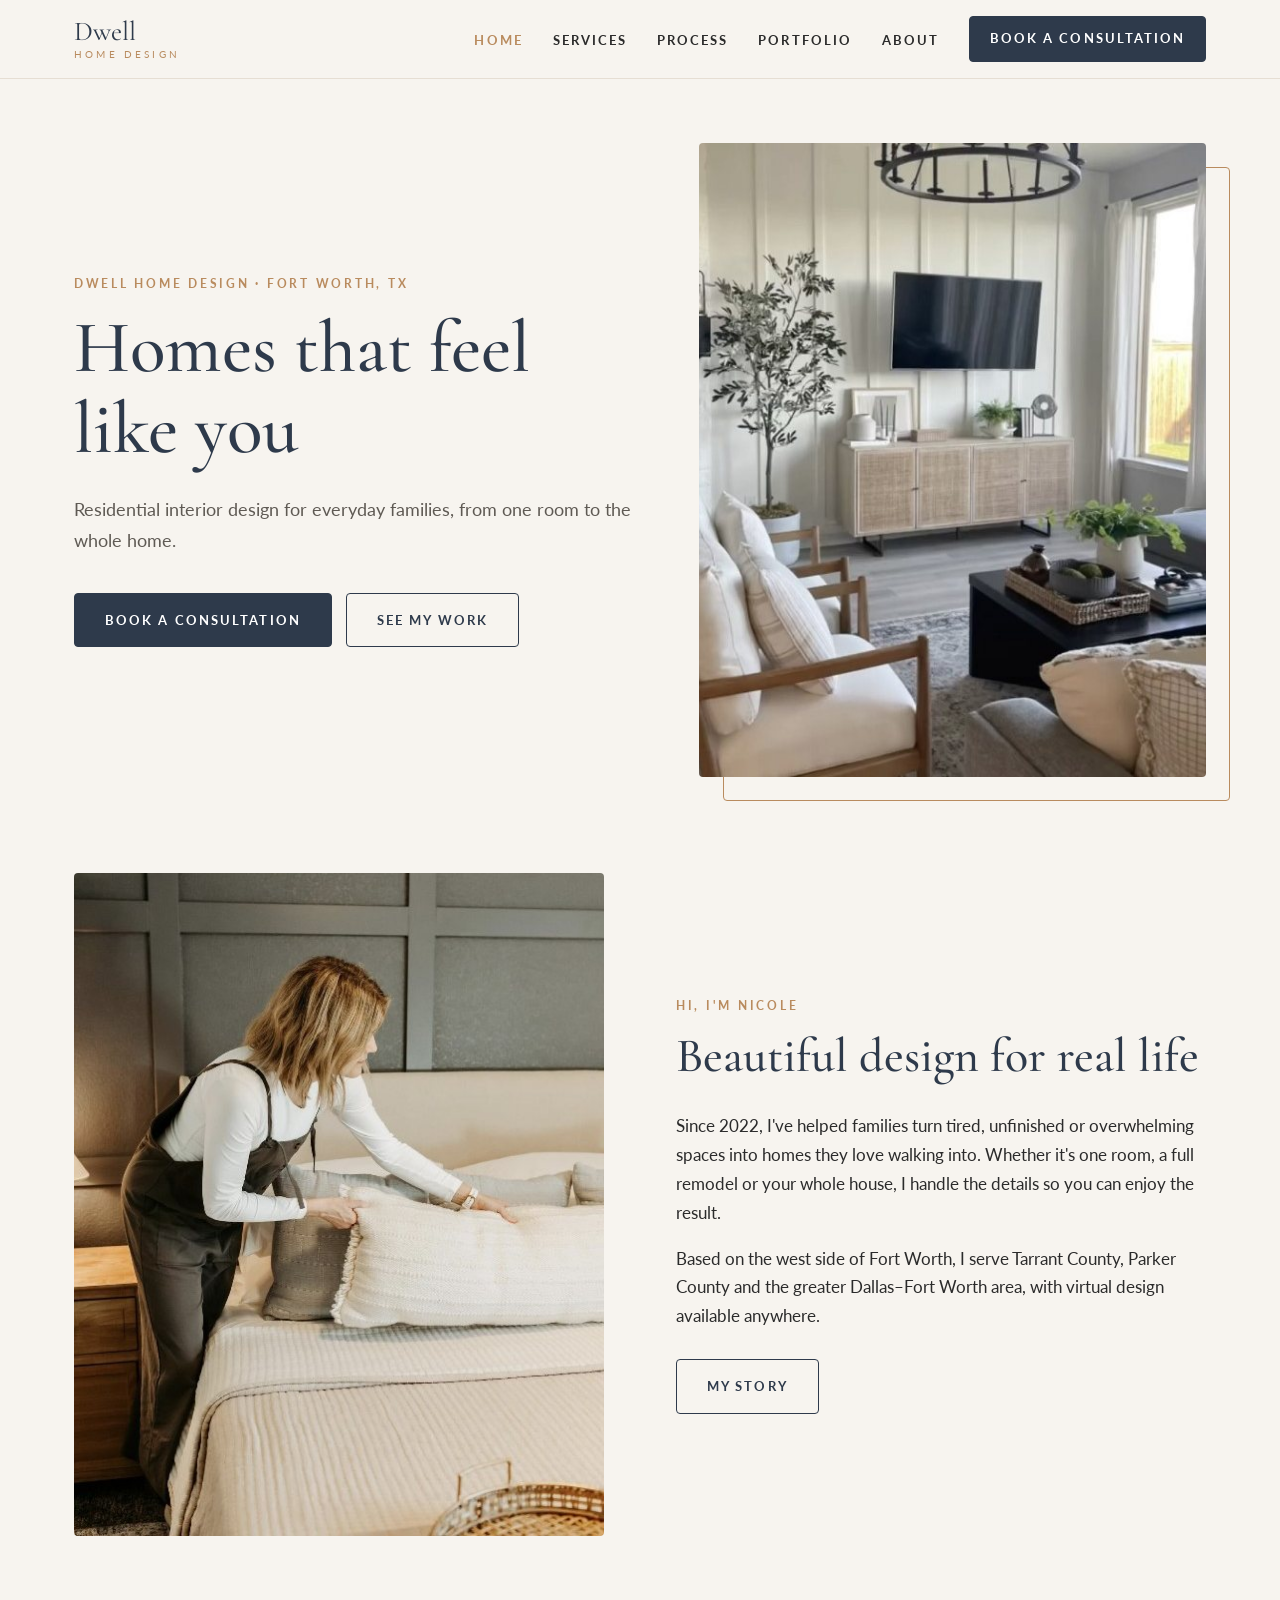
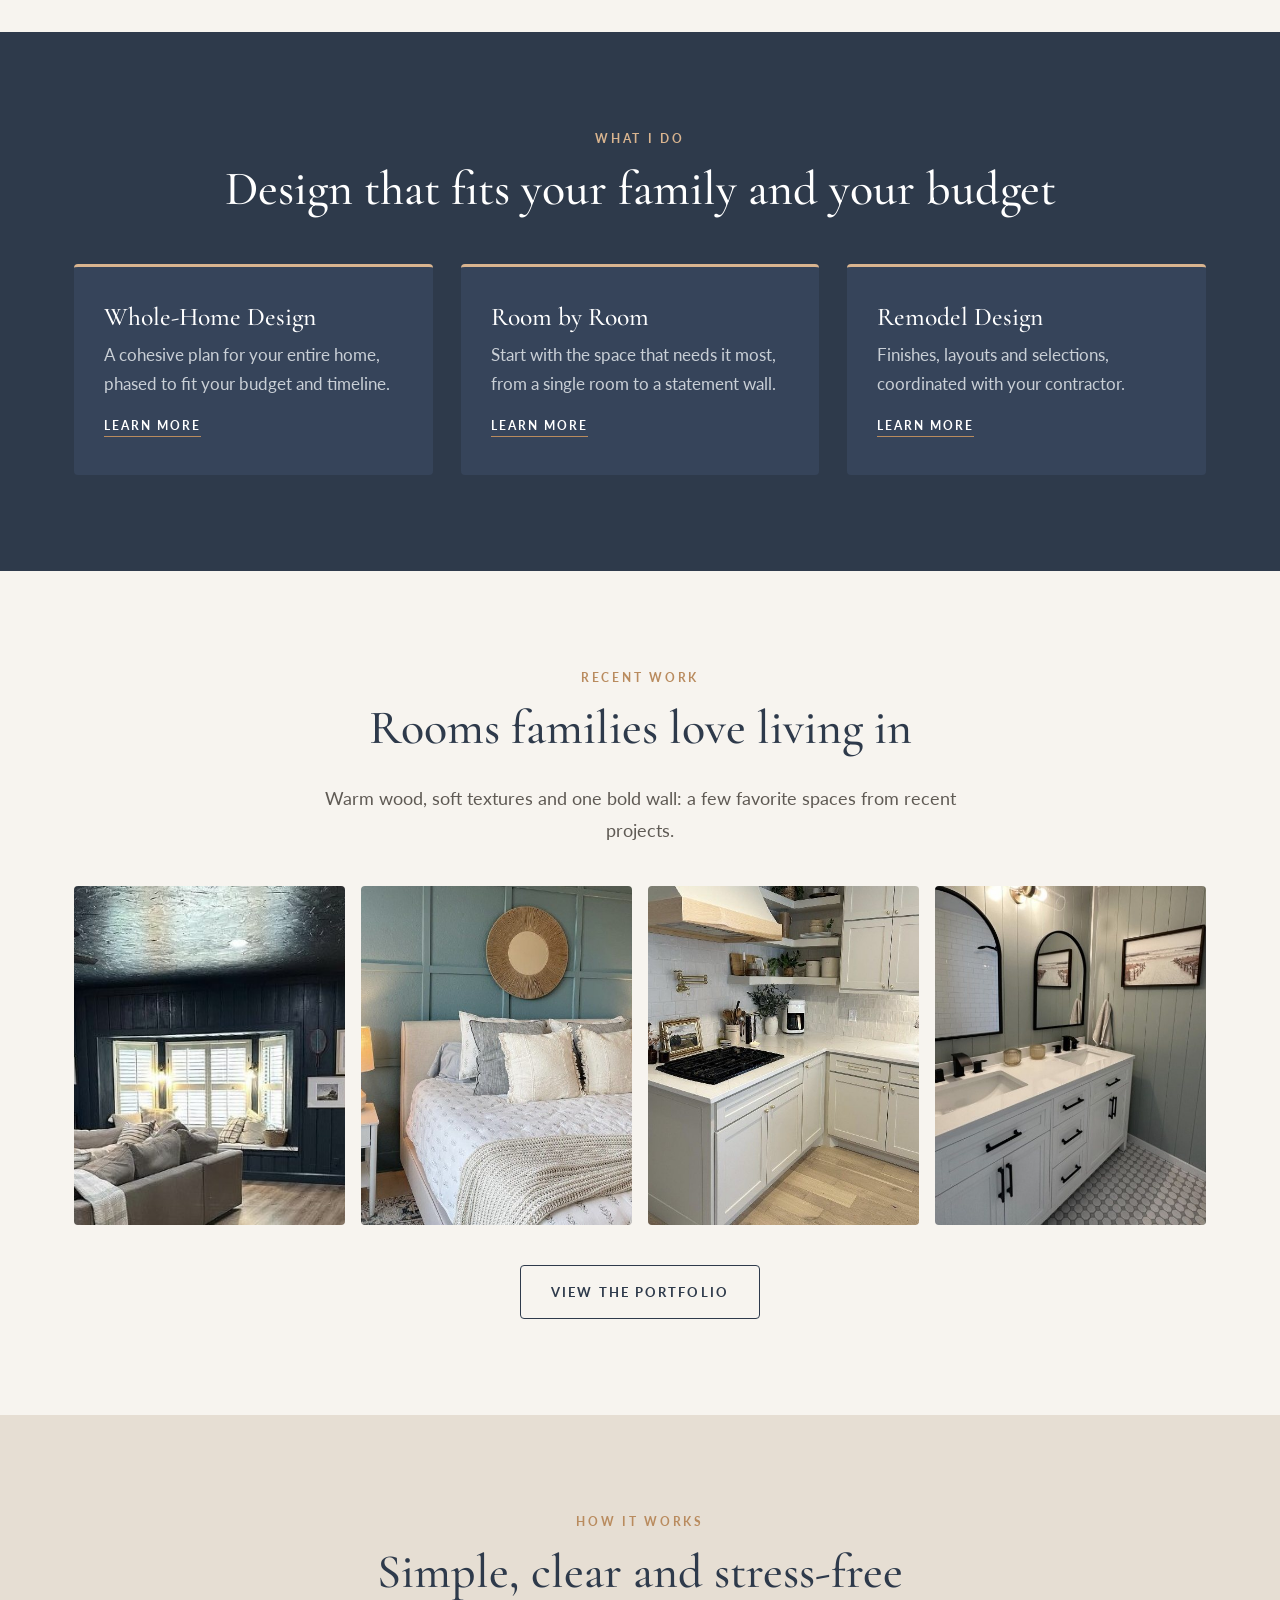
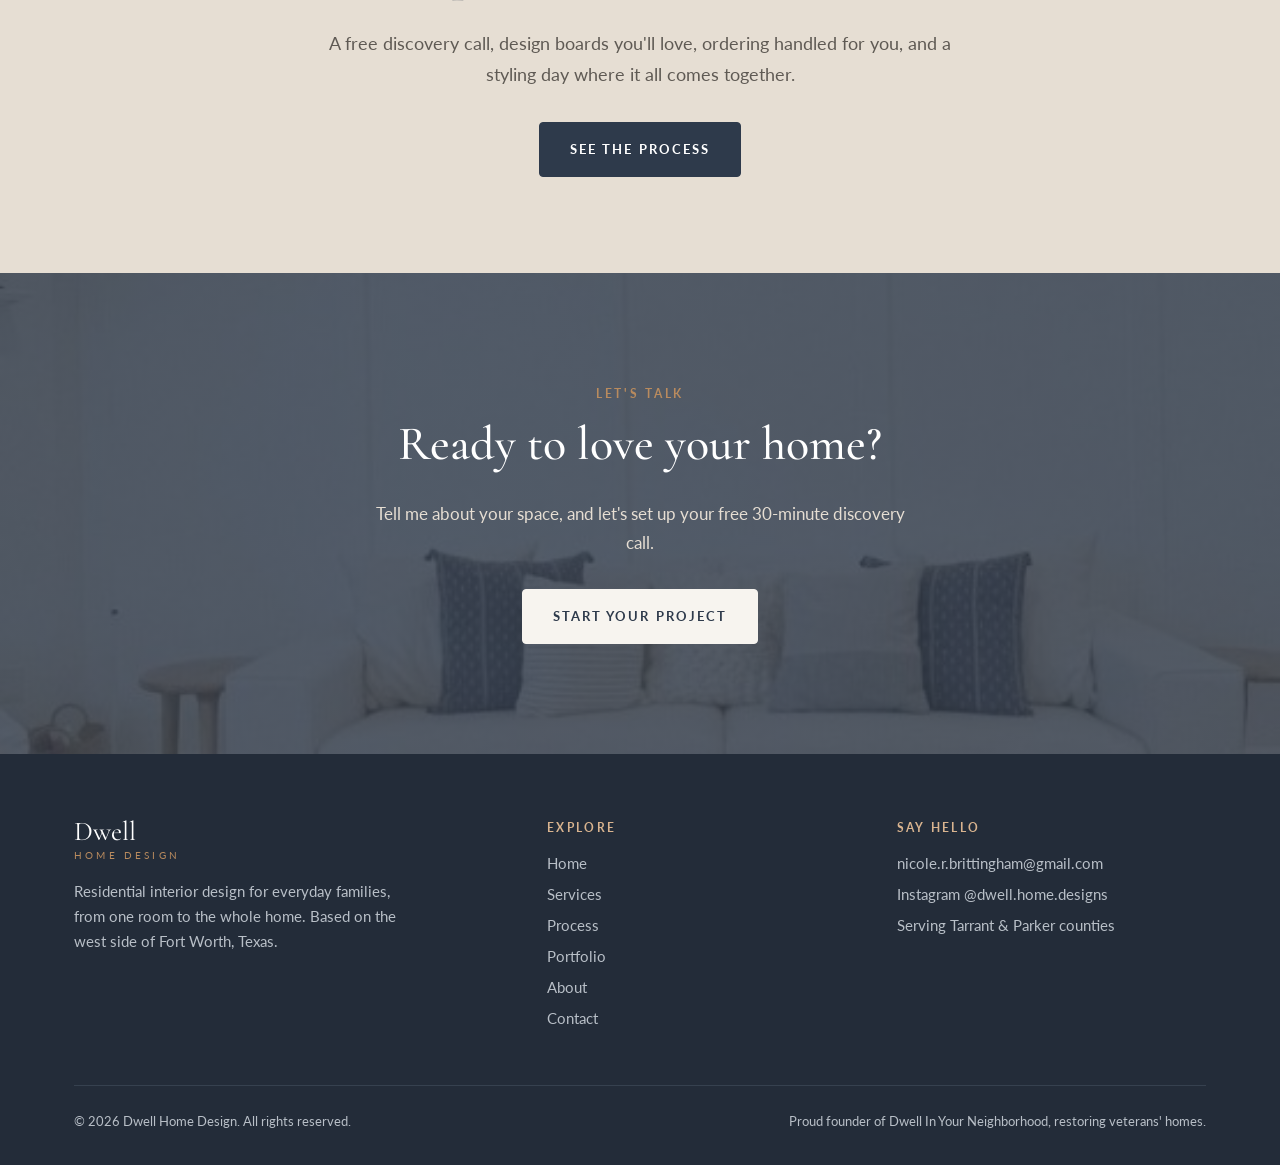
==== index.html @ 11539a1f "Add files via upload" ====
<!doctype html>
<html lang="en">
<head>
<meta charset="utf-8">
<meta name="viewport" content="width=device-width, initial-scale=1">
<title>Dwell Home Design | Residential Interior Design in Fort Worth, TX</title>
<meta name="description" content="Residential interior design for everyday families in west Fort Worth, Aledo, Weatherford and across Tarrant and Parker counties. Design boards, furniture sourcing and styling. Book a free consultation.">
<link rel="canonical" href="https://dwellhomedesigns.com/">
<meta property="og:title" content="Dwell Home Design | Residential Interior Design in Fort Worth, TX">
<meta property="og:description" content="Residential interior design for everyday families in west Fort Worth, Aledo, Weatherford and across Tarrant and Parker counties. Design boards, furniture sourcing and styling. Book a free consultation.">
<meta property="og:image" content="https://dwellhomedesigns.com/images/hero.jpg">
<meta property="og:type" content="website">
<link rel="icon" href="favicon.svg" type="image/svg+xml">
<link rel="preconnect" href="https://fonts.googleapis.com">
<link rel="preconnect" href="https://fonts.gstatic.com" crossorigin>
<link href="https://fonts.googleapis.com/css2?family=Cormorant+Garamond:ital,wght@0,400;0,500;0,600;1,400&family=Lato:wght@400;700&display=swap" rel="stylesheet">
<link rel="stylesheet" href="css/style.css">
</head>
<body>
<header>
  <div class="wrap nav">
    <a class="logo" href="index.html">Dwell<small>Home Design</small></a>
    <button class="menu-toggle" aria-label="Open menu" aria-expanded="false"><span></span><span></span><span></span></button>
    <ul><li><a href="index.html" class="active">Home</a></li><li><a href="services.html">Services</a></li><li><a href="process.html">Process</a></li><li><a href="portfolio.html">Portfolio</a></li><li><a href="about.html">About</a></li><li><a class="btn" href="contact.html">Book a Consultation</a></li></ul>
  </div>
</header>
<main>

<section class="hero">
  <div class="wrap hero-grid">
    <div>
      <span class="eyebrow">Dwell Home Design &middot; Fort Worth, TX</span>
      <h1>Homes that feel like you</h1>
      <p class="lead">Residential interior design for everyday families, from one room to the whole home.</p>
      <div class="btn-row"><a class="btn" href="contact.html">Book a Consultation</a><a class="btn ghost" href="portfolio.html">See My Work</a></div>
    </div>
    <div class="hero-img"><img src="images/hero.jpg" alt="Bright living room with white board and batten walls, rattan console and olive tree"></div>
  </div>
</section>

<section style="padding-top:0">
  <div class="wrap split">
    <div class="split-img"><img src="images/styling-bed.jpg" alt="Nicole styling pillows on a bed" loading="lazy"></div>
    <div>
      <span class="eyebrow">Hi, I'm Nicole</span>
      <h2>Beautiful design for real life</h2>
      <p>Since 2022, I've helped families turn tired, unfinished or overwhelming spaces into homes they love walking into. Whether it's one room, a full remodel or your whole house, I handle the details so you can enjoy the result.</p>
      <p>Based on the west side of Fort Worth, I serve Tarrant County, Parker County and the greater Dallas&ndash;Fort Worth area, with virtual design available anywhere.</p>
      <p style="margin-top:28px"><a class="btn ghost" href="about.html">My Story</a></p>
    </div>
  </div>
</section>

<section class="band">
  <div class="wrap center">
    <span class="eyebrow">What I do</span>
    <h2>Design that fits your family and your budget</h2>
    <div class="tiles" style="text-align:left">
      <div class="tile" style="background:#36445a;border-color:#d9b48f"><h3>Whole-Home Design</h3><p style="color:#c9cfd6">A cohesive plan for your entire home, phased to fit your budget and timeline.</p><a href="services.html" style="color:#fff">Learn more</a></div>
      <div class="tile" style="background:#36445a;border-color:#d9b48f"><h3>Room by Room</h3><p style="color:#c9cfd6">Start with the space that needs it most, from a single room to a statement wall.</p><a href="services.html" style="color:#fff">Learn more</a></div>
      <div class="tile" style="background:#36445a;border-color:#d9b48f"><h3>Remodel Design</h3><p style="color:#c9cfd6">Finishes, layouts and selections, coordinated with your contractor.</p><a href="services.html" style="color:#fff">Learn more</a></div>
    </div>
  </div>
</section>

<section>
  <div class="wrap center">
    <span class="eyebrow">Recent work</span>
    <h2>Rooms families love living in</h2>
    <p class="lead">Warm wood, soft textures and one bold wall: a few favorite spaces from recent projects.</p>
    <div class="gallery featured"><figure data-cat="living walls"><img src="images/navy-family-room.jpg" alt="Navy shiplap family room" loading="lazy"><figcaption>Navy shiplap family room</figcaption></figure><figure data-cat="bedrooms walls"><img src="images/blue-grid-bedroom.jpg" alt="Blue grid wall bedroom" loading="lazy"><figcaption>Blue grid wall bedroom</figcaption></figure><figure data-cat="kitchens"><img src="images/white-kitchen.jpg" alt="Bright white kitchen" loading="lazy"><figcaption>Bright white kitchen</figcaption></figure><figure data-cat="kitchens walls"><img src="images/sage-bathroom.jpg" alt="Sage shiplap bathroom" loading="lazy"><figcaption>Sage shiplap bathroom</figcaption></figure></div>
    <p style="margin-top:40px"><a class="btn ghost" href="portfolio.html">View the Portfolio</a></p>
  </div>
</section>

<section style="background:var(--linen)">
  <div class="wrap center">
    <span class="eyebrow">How it works</span>
    <h2>Simple, clear and stress-free</h2>
    <p class="lead">A free discovery call, design boards you'll love, ordering handled for you, and a styling day where it all comes together.</p>
    <p style="margin-top:32px"><a class="btn" href="process.html">See the Process</a></p>
  </div>
</section>

<section class="cta">
  <div class="wrap">
    <span class="eyebrow">Let's talk</span>
    <h2>Ready to love your home?</h2>
    <p>Tell me about your space, and let's set up your free 30-minute discovery call.</p>
    <a class="btn light" href="contact.html">Start Your Project</a>
  </div>
</section>
</main>
<footer>
  <div class="wrap">
    <div class="foot">
      <div>
        <a class="logo" href="index.html">Dwell<small>Home Design</small></a>
        <p style="margin-top:18px;max-width:340px">Residential interior design for everyday families, from one room to the whole home. Based on the west side of Fort Worth, Texas.</p>
      </div>
      <div>
        <h4>Explore</h4>
        <ul><li><a href="index.html">Home</a></li><li><a href="services.html">Services</a></li><li><a href="process.html">Process</a></li><li><a href="portfolio.html">Portfolio</a></li><li><a href="about.html">About</a></li><li><a href="contact.html">Contact</a></li></ul>
      </div>
      <div>
        <h4>Say hello</h4>
        <ul>
          <li><a href="mailto:nicole.r.brittingham@gmail.com">nicole.r.brittingham@gmail.com</a></li>
          <li><a href="https://www.instagram.com/dwell.home.designs/" target="_blank" rel="noopener">Instagram @dwell.home.designs</a></li>
          <li>Serving Tarrant &amp; Parker counties</li>
        </ul>
      </div>
    </div>
    <div class="copy">
      <span>&copy; <span class="year">2026</span> Dwell Home Design. All rights reserved.</span>
      <span>Proud founder of <a href="https://dwellinyourneighborhood.com" target="_blank" rel="noopener">Dwell In Your Neighborhood</a>, restoring veterans' homes.</span>
    </div>
  </div>
</footer>
<div class="lightbox" role="dialog" aria-modal="true" aria-label="Photo viewer"><button aria-label="Close">&times;</button><img src="" alt=""><p></p></div>
<script src="js/main.js"></script>
</body>
</html>
---- css/style.css ----
:root{
  --white:#F7F4EF; --linen:#E6DED3; --navy:#2E3A4B; --slate:#8A9BA8; --sage:#8C9A86;
  --oak:#B98B5E; --ink:#2B2B2B; --muted:#5f5a54; --card:#FFFFFF;
  --serif:'Cormorant Garamond',Georgia,serif; --sans:'Lato',system-ui,-apple-system,sans-serif;
  --max:1180px; --r:4px;
}
*{box-sizing:border-box;margin:0;padding:0}
html{scroll-behavior:smooth}
body{background:var(--white);color:var(--ink);font-family:var(--sans);font-size:17px;line-height:1.7;-webkit-font-smoothing:antialiased}
img{max-width:100%;display:block}
a{color:inherit}
h1,h2,h3{font-family:var(--serif);font-weight:500;line-height:1.1;color:var(--navy)}
h1{font-size:clamp(2.6rem,6vw,4.6rem)}
h2{font-size:clamp(2rem,4vw,3rem);margin-bottom:.6em}
h3{font-size:1.6rem;margin-bottom:.4em}
p+p{margin-top:1em}
.wrap{max-width:var(--max);margin:0 auto;padding:0 24px}
.eyebrow{font-size:.78rem;letter-spacing:.22em;text-transform:uppercase;color:var(--oak);font-weight:700;margin-bottom:14px;display:block}
.lead{font-size:1.15rem;color:var(--muted);max-width:640px}
.center{text-align:center}.center .lead{margin:0 auto}
section{padding:96px 0}
.btn{display:inline-block;background:var(--navy);color:#fff;text-decoration:none;padding:15px 30px;border-radius:var(--r);font-size:.82rem;letter-spacing:.16em;text-transform:uppercase;font-weight:700;border:1px solid var(--navy);transition:.2s;cursor:pointer;font-family:var(--sans)}
.btn:hover{background:#1f2836}
.btn.ghost{background:transparent;color:var(--navy)}
.btn.ghost:hover{background:var(--navy);color:#fff}
.btn.light{background:var(--white);color:var(--navy);border-color:var(--white)}
.btn.light:hover{background:var(--linen)}
/* header */
header{position:sticky;top:0;z-index:50;background:rgba(247,244,239,.96);backdrop-filter:blur(6px);border-bottom:1px solid var(--linen)}
.nav{display:flex;align-items:center;justify-content:space-between;height:78px}
.logo{text-decoration:none;font-family:var(--serif);font-size:1.7rem;color:var(--navy);line-height:1}
.logo small{display:block;font-family:var(--sans);font-size:.62rem;letter-spacing:.32em;text-transform:uppercase;color:var(--oak);margin-top:4px}
.nav ul{display:flex;gap:30px;list-style:none;align-items:center}
.nav ul a{text-decoration:none;font-size:.8rem;letter-spacing:.16em;text-transform:uppercase;font-weight:700;color:var(--ink)}
.nav ul a:hover,.nav ul a.active{color:var(--oak)}
.nav ul a.btn{color:#fff;padding:11px 20px}
.nav ul a.btn:hover{color:#fff}
.menu-toggle{display:none;background:none;border:0;cursor:pointer;width:44px;height:44px}
.menu-toggle span{display:block;width:24px;height:2px;background:var(--navy);margin:5px auto;transition:.2s}
/* hero */
.hero{padding:64px 0 96px}
.hero-grid{display:grid;grid-template-columns:1.05fr .95fr;gap:64px;align-items:center}
.hero p.lead{margin:24px 0 36px}
.hero-img{position:relative}
.hero-img img{width:100%;aspect-ratio:4/5;object-fit:cover;border-radius:var(--r)}
.hero-img::before{content:"";position:absolute;inset:24px -24px -24px 24px;border:1px solid var(--oak);border-radius:var(--r);z-index:-1}
.btn-row{display:flex;gap:14px;flex-wrap:wrap}
/* tiles */
.tiles{display:grid;grid-template-columns:repeat(3,1fr);gap:28px;margin-top:48px}
.tile{background:var(--card);padding:36px 30px;border-radius:var(--r);border-top:3px solid var(--oak)}
.tile p{color:var(--muted)}
.tile a{display:inline-block;margin-top:16px;font-size:.78rem;letter-spacing:.16em;text-transform:uppercase;font-weight:700;color:var(--navy);text-decoration:none;border-bottom:1px solid var(--oak)}
/* split */
.split{display:grid;grid-template-columns:1fr 1fr;gap:72px;align-items:center}
.split img{width:100%;aspect-ratio:4/5;object-fit:cover;border-radius:var(--r)}
.split.rev .split-img{order:2}
/* dark band */
.band{background:var(--navy);color:var(--linen)}
.band h2,.band h3{color:#fff}
.band .lead{color:#c9cfd6}
.band .eyebrow{color:#d9b48f}
/* gallery */
.gallery{display:grid;grid-template-columns:repeat(4,1fr);gap:16px;margin-top:40px}
.gallery figure{position:relative;overflow:hidden;border-radius:var(--r);cursor:zoom-in;background:var(--linen)}
.gallery img{width:100%;aspect-ratio:4/5;object-fit:cover;transition:transform .5s}
.gallery figure:hover img{transform:scale(1.04)}
.gallery figcaption{position:absolute;left:0;right:0;bottom:0;padding:28px 14px 12px;background:linear-gradient(transparent,rgba(30,38,50,.75));color:#fff;font-size:.85rem;opacity:0;transition:.3s}
.gallery figure:hover figcaption,.gallery figure:focus-within figcaption{opacity:1}
.gallery.featured{grid-template-columns:repeat(4,1fr)}
.filters{display:flex;gap:10px;flex-wrap:wrap;justify-content:center;margin-top:28px}
.filters button{background:transparent;border:1px solid var(--slate);color:var(--navy);padding:9px 18px;border-radius:40px;font:700 .75rem var(--sans);letter-spacing:.14em;text-transform:uppercase;cursor:pointer}
.filters button.on,.filters button:hover{background:var(--navy);color:#fff;border-color:var(--navy)}
.lightbox{position:fixed;inset:0;background:rgba(20,26,34,.92);display:none;align-items:center;justify-content:center;z-index:100;padding:24px}
.lightbox.open{display:flex}
.lightbox img{max-height:86vh;max-width:92vw;border-radius:var(--r)}
.lightbox p{position:absolute;bottom:24px;left:0;right:0;text-align:center;color:#fff;font-family:var(--serif);font-size:1.3rem}
.lightbox button{position:absolute;top:18px;right:22px;background:none;border:0;color:#fff;font-size:2.4rem;cursor:pointer;line-height:1}
/* services */
.service{display:grid;grid-template-columns:90px 1fr;gap:28px;padding:44px 0;border-top:1px solid var(--linen)}
.service .num{font-family:var(--serif);font-size:3.2rem;color:var(--oak);line-height:1}
.service ul{margin:14px 0 0 20px;color:var(--muted)}
.service .price{margin-top:16px;font-weight:700;color:var(--navy)}
.service .addon{margin-top:8px;font-style:italic;color:var(--muted);font-size:.95rem}
table.prices{width:100%;border-collapse:collapse;margin-top:36px;background:var(--card);border-radius:var(--r);overflow:hidden}
.prices th,.prices td{text-align:left;padding:18px 20px;border-bottom:1px solid var(--linen);vertical-align:top}
.prices th{background:var(--linen);font-size:.75rem;letter-spacing:.16em;text-transform:uppercase;color:var(--navy)}
.prices td:first-child{font-family:var(--serif);font-size:1.25rem;color:var(--navy);white-space:nowrap}
.prices td:last-child{font-weight:700;color:var(--navy)}
.prices tr.small td{background:#fbfaf7}
.notes{margin-top:28px;color:var(--muted);font-size:.95rem}
.notes li{margin:6px 0 0 20px}
/* steps */
.steps{list-style:none;counter-reset:s;margin-top:48px;display:grid;gap:28px}
.steps li{counter-increment:s;display:grid;grid-template-columns:80px 1fr;gap:24px;background:var(--card);padding:32px;border-radius:var(--r)}
.steps li::before{content:counter(s,decimal-leading-zero);font-family:var(--serif);font-size:3rem;color:var(--oak);line-height:1}
.steps h3{margin-bottom:6px}
.steps p{color:var(--muted)}
.steps em{color:var(--navy);font-style:normal;font-weight:700}
/* form */
.form-grid{display:grid;grid-template-columns:1fr 1fr;gap:20px 24px;margin-top:36px}
.form-grid .full{grid-column:1/-1}
label{display:block;font-size:.75rem;letter-spacing:.14em;text-transform:uppercase;font-weight:700;color:var(--navy);margin-bottom:8px}
input,select,textarea{width:100%;padding:14px 16px;border:1px solid #d6cdc1;border-radius:var(--r);background:#fff;font:1rem var(--sans);color:var(--ink)}
input:focus,select:focus,textarea:focus{outline:2px solid var(--oak);border-color:var(--oak)}
textarea{min-height:150px;resize:vertical}
fieldset{border:0}
.checks{display:flex;flex-wrap:wrap;gap:10px}
.checks label{display:flex;align-items:center;gap:8px;text-transform:none;letter-spacing:0;font-weight:400;font-size:.95rem;color:var(--ink);background:#fff;border:1px solid #d6cdc1;padding:10px 14px;border-radius:40px;cursor:pointer;margin:0}
.checks input{width:auto}
.hp{position:absolute;left:-5000px}
.contact-side{background:var(--navy);color:var(--linen);padding:40px;border-radius:var(--r)}
.contact-side h3{color:#fff}
.contact-side a{color:#fff}
.contact-side p{margin-top:14px}
.contact-grid{display:grid;grid-template-columns:1.6fr 1fr;gap:56px;align-items:start}
/* cta */
.cta{text-align:center;padding:110px 0;background:linear-gradient(rgba(46,58,75,.82),rgba(46,58,75,.82)),url('../images/white-panel-living.jpg') center/cover}
.cta h2{color:#fff}.cta p{color:#e6ded3;margin:0 auto 32px;max-width:560px}
/* footer */
footer{background:#232c39;color:#b8bfc7;padding:64px 0 32px;font-size:.92rem}
.foot{display:grid;grid-template-columns:1.4fr 1fr 1fr;gap:40px}
footer .logo{color:#fff}
footer h4{font-family:var(--sans);font-size:.72rem;letter-spacing:.2em;text-transform:uppercase;color:#d9b48f;margin-bottom:14px}
footer ul{list-style:none}footer li{margin:6px 0}
footer a{text-decoration:none}footer a:hover{color:#fff}
.copy{border-top:1px solid #36414f;margin-top:48px;padding-top:24px;display:flex;justify-content:space-between;gap:16px;flex-wrap:wrap;font-size:.82rem}
.page-head{padding:72px 0 24px}
.quote{font-family:var(--serif);font-size:clamp(1.6rem,3vw,2.2rem);color:var(--navy);line-height:1.35;max-width:860px;margin:0 auto}
@media (max-width:900px){
  section{padding:68px 0}
  .hero-grid,.split,.contact-grid{grid-template-columns:1fr;gap:40px}
  .split.rev .split-img{order:0}
  .tiles{grid-template-columns:1fr}
  .gallery,.gallery.featured{grid-template-columns:repeat(2,1fr);gap:10px}
  .gallery figcaption{opacity:1;font-size:.75rem}
  .foot{grid-template-columns:1fr}
  .menu-toggle{display:block}
  .nav ul{position:fixed;top:78px;left:0;right:0;background:var(--white);flex-direction:column;gap:0;padding:12px 24px 28px;border-bottom:1px solid var(--linen);display:none}
  .nav ul.open{display:flex}
  .nav ul li{width:100%;padding:12px 0;border-bottom:1px solid var(--linen)}
  .nav ul li:last-child{border:0;padding-top:20px}
  .service{grid-template-columns:1fr;gap:8px}
  .steps li{grid-template-columns:1fr;gap:8px}
  .form-grid{grid-template-columns:1fr}
  .prices td:first-child{white-space:normal}
  .prices th:nth-child(2),.prices td:nth-child(2){display:none}
  .hero-img::before{inset:16px -12px -12px 16px}
}
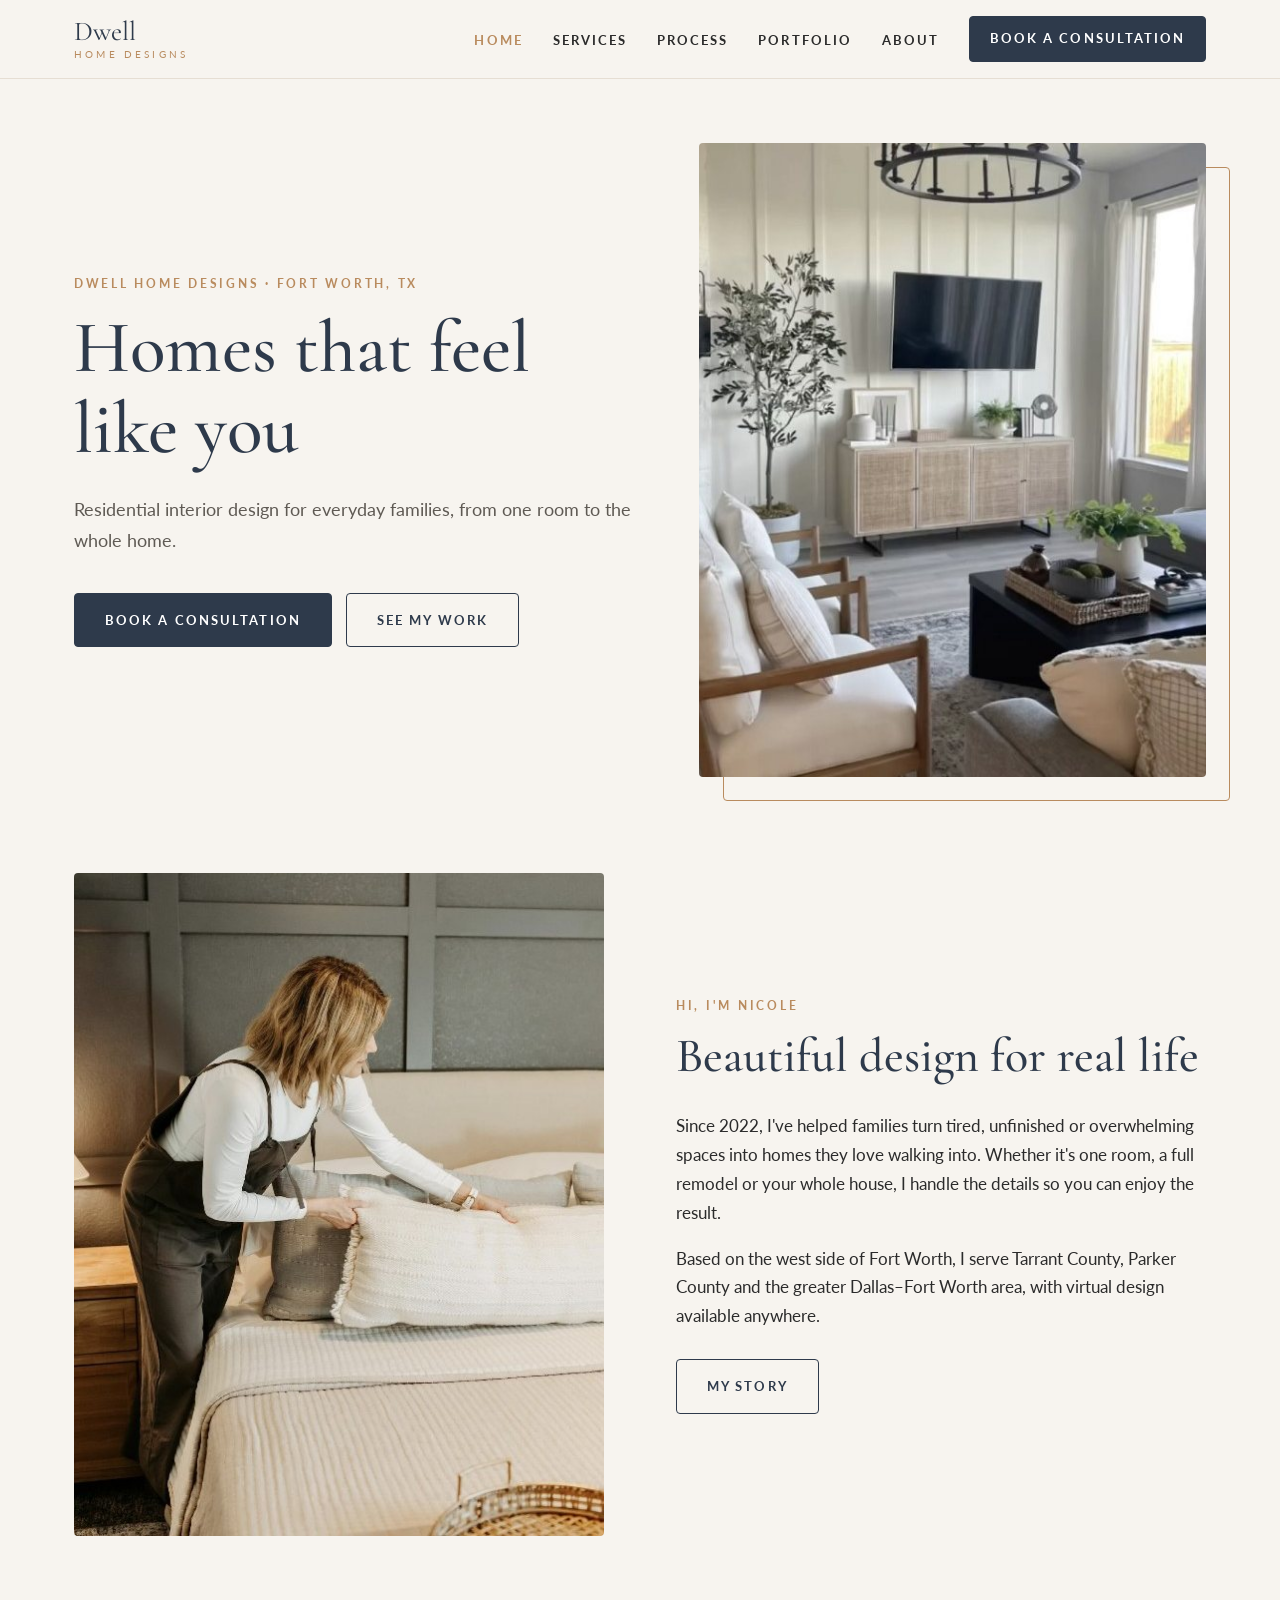
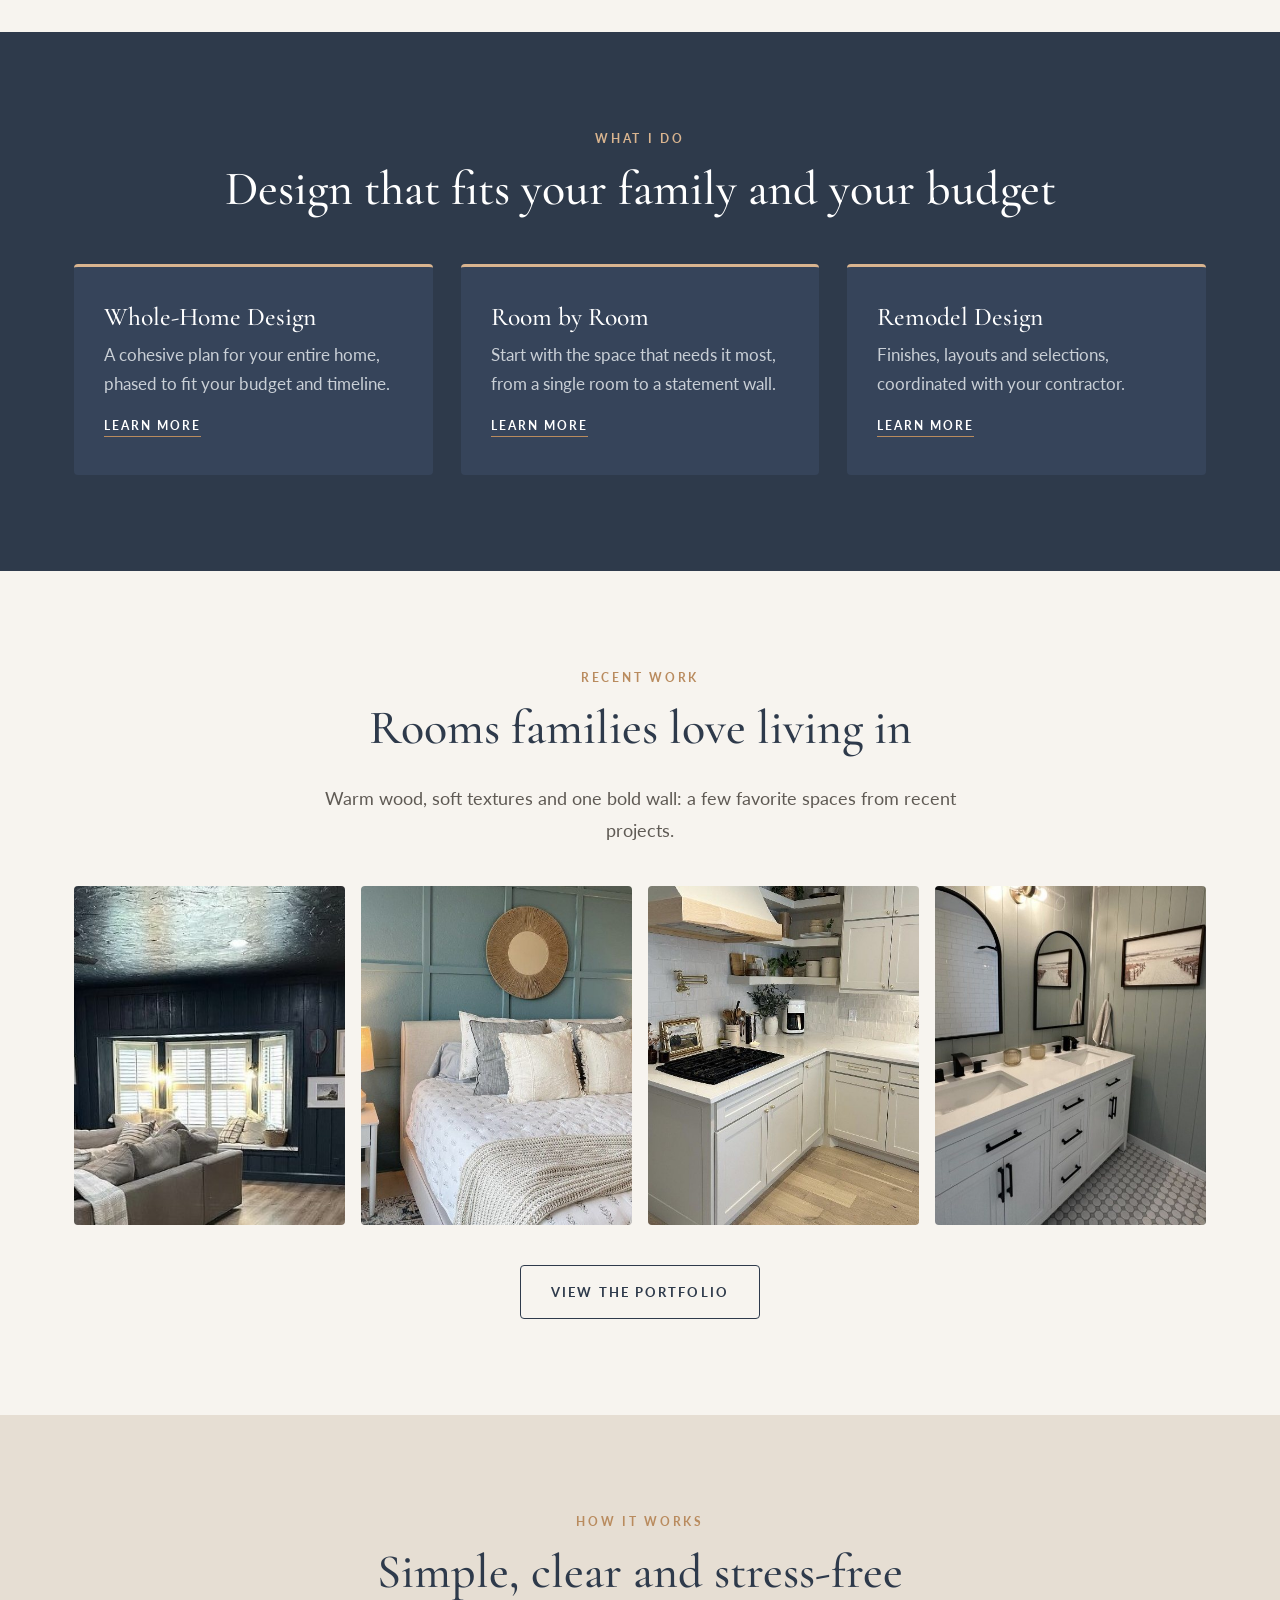
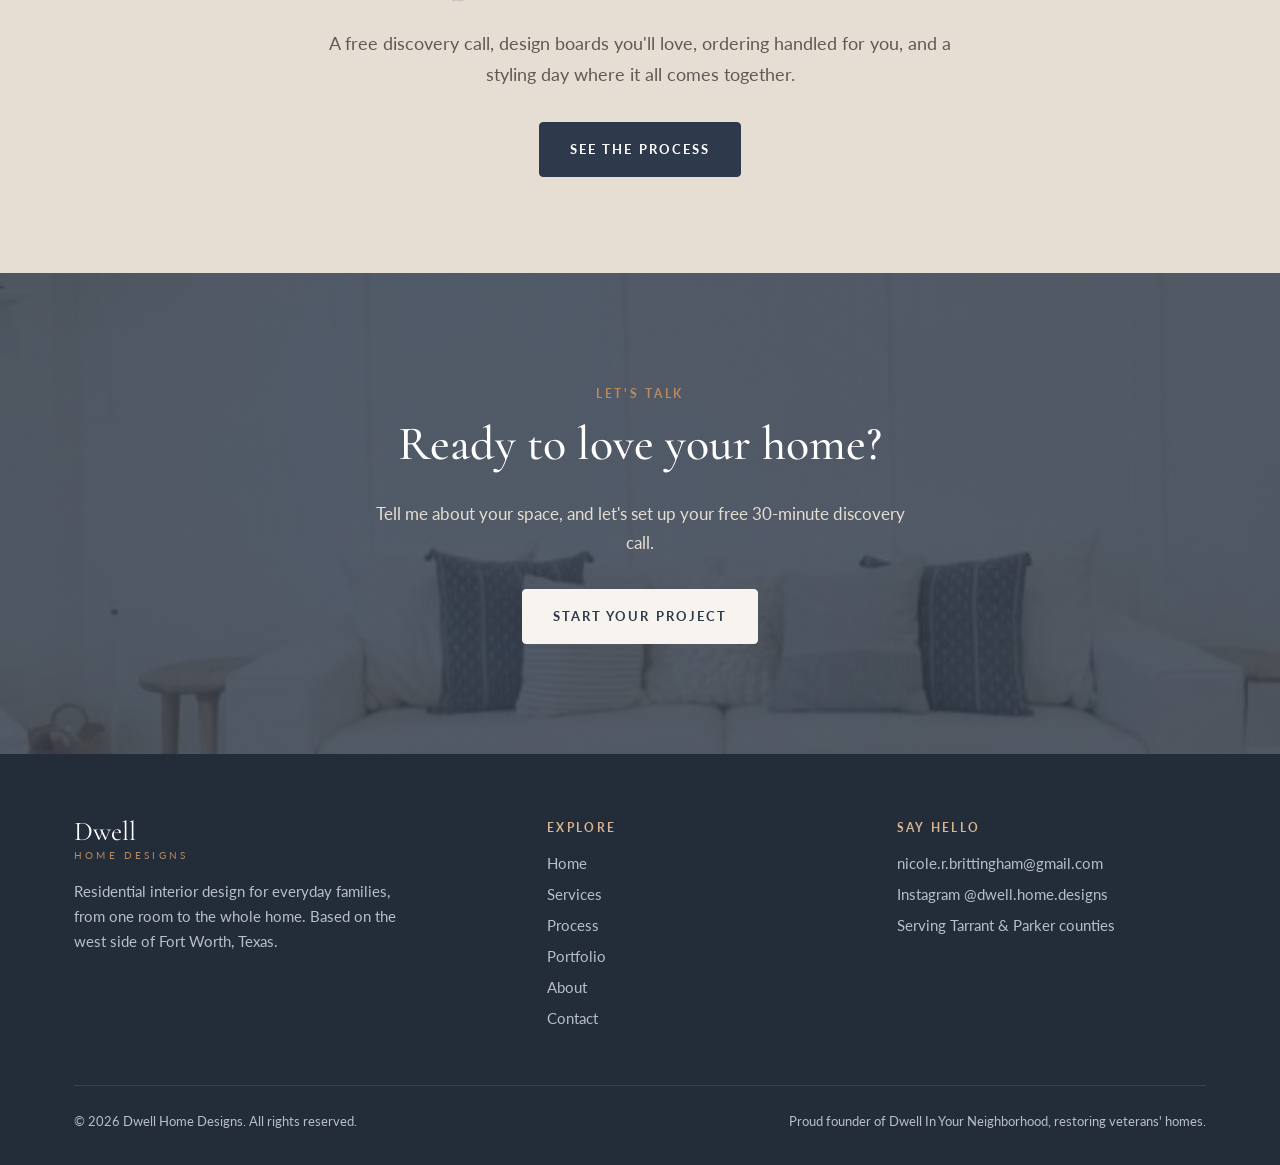
==== commit 96b13b87: "Add files via upload" ====
--- a/index.html
+++ b/index.html
@@ -3,10 +3,10 @@
 <head>
 <meta charset="utf-8">
 <meta name="viewport" content="width=device-width, initial-scale=1">
-<title>Dwell Home Design | Residential Interior Design in Fort Worth, TX</title>
+<title>Dwell Home Designs | Residential Interior Design in Fort Worth, TX</title>
 <meta name="description" content="Residential interior design for everyday families in west Fort Worth, Aledo, Weatherford and across Tarrant and Parker counties. Design boards, furniture sourcing and styling. Book a free consultation.">
 <link rel="canonical" href="https://dwellhomedesigns.com/">
-<meta property="og:title" content="Dwell Home Design | Residential Interior Design in Fort Worth, TX">
+<meta property="og:title" content="Dwell Home Designs | Residential Interior Design in Fort Worth, TX">
 <meta property="og:description" content="Residential interior design for everyday families in west Fort Worth, Aledo, Weatherford and across Tarrant and Parker counties. Design boards, furniture sourcing and styling. Book a free consultation.">
 <meta property="og:image" content="https://dwellhomedesigns.com/images/hero.jpg">
 <meta property="og:type" content="website">
@@ -19,7 +19,7 @@
 <body>
 <header>
   <div class="wrap nav">
-    <a class="logo" href="index.html">Dwell<small>Home Design</small></a>
+    <a class="logo" href="index.html">Dwell<small>Home Designs</small></a>
     <button class="menu-toggle" aria-label="Open menu" aria-expanded="false"><span></span><span></span><span></span></button>
     <ul><li><a href="index.html" class="active">Home</a></li><li><a href="services.html">Services</a></li><li><a href="process.html">Process</a></li><li><a href="portfolio.html">Portfolio</a></li><li><a href="about.html">About</a></li><li><a class="btn" href="contact.html">Book a Consultation</a></li></ul>
   </div>
@@ -29,7 +29,7 @@
 <section class="hero">
   <div class="wrap hero-grid">
     <div>
-      <span class="eyebrow">Dwell Home Design &middot; Fort Worth, TX</span>
+      <span class="eyebrow">Dwell Home Designs &middot; Fort Worth, TX</span>
       <h1>Homes that feel like you</h1>
       <p class="lead">Residential interior design for everyday families, from one room to the whole home.</p>
       <div class="btn-row"><a class="btn" href="contact.html">Book a Consultation</a><a class="btn ghost" href="portfolio.html">See My Work</a></div>
@@ -95,7 +95,7 @@
   <div class="wrap">
     <div class="foot">
       <div>
-        <a class="logo" href="index.html">Dwell<small>Home Design</small></a>
+        <a class="logo" href="index.html">Dwell<small>Home Designs</small></a>
         <p style="margin-top:18px;max-width:340px">Residential interior design for everyday families, from one room to the whole home. Based on the west side of Fort Worth, Texas.</p>
       </div>
       <div>
@@ -112,7 +112,7 @@
       </div>
     </div>
     <div class="copy">
-      <span>&copy; <span class="year">2026</span> Dwell Home Design. All rights reserved.</span>
+      <span>&copy; <span class="year">2026</span> Dwell Home Designs. All rights reserved.</span>
       <span>Proud founder of <a href="https://dwellinyourneighborhood.com" target="_blank" rel="noopener">Dwell In Your Neighborhood</a>, restoring veterans' homes.</span>
     </div>
   </div>
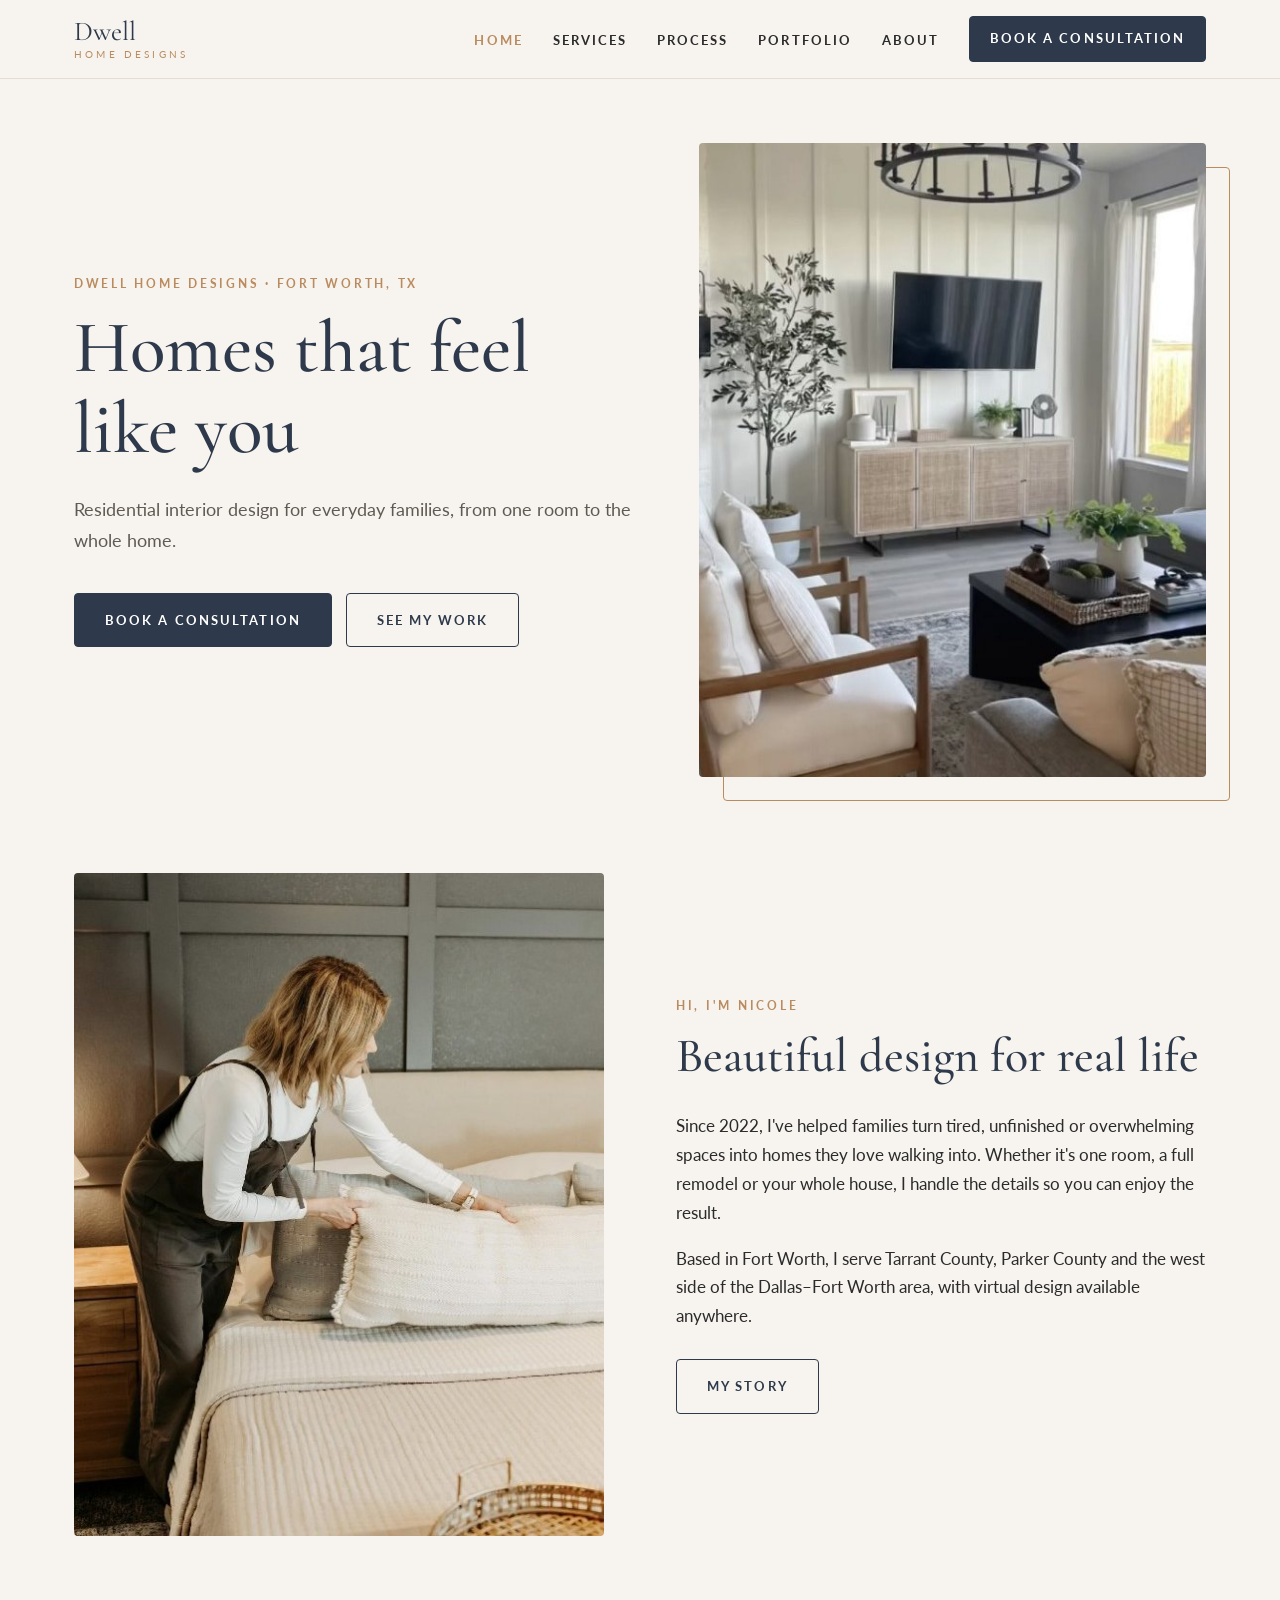
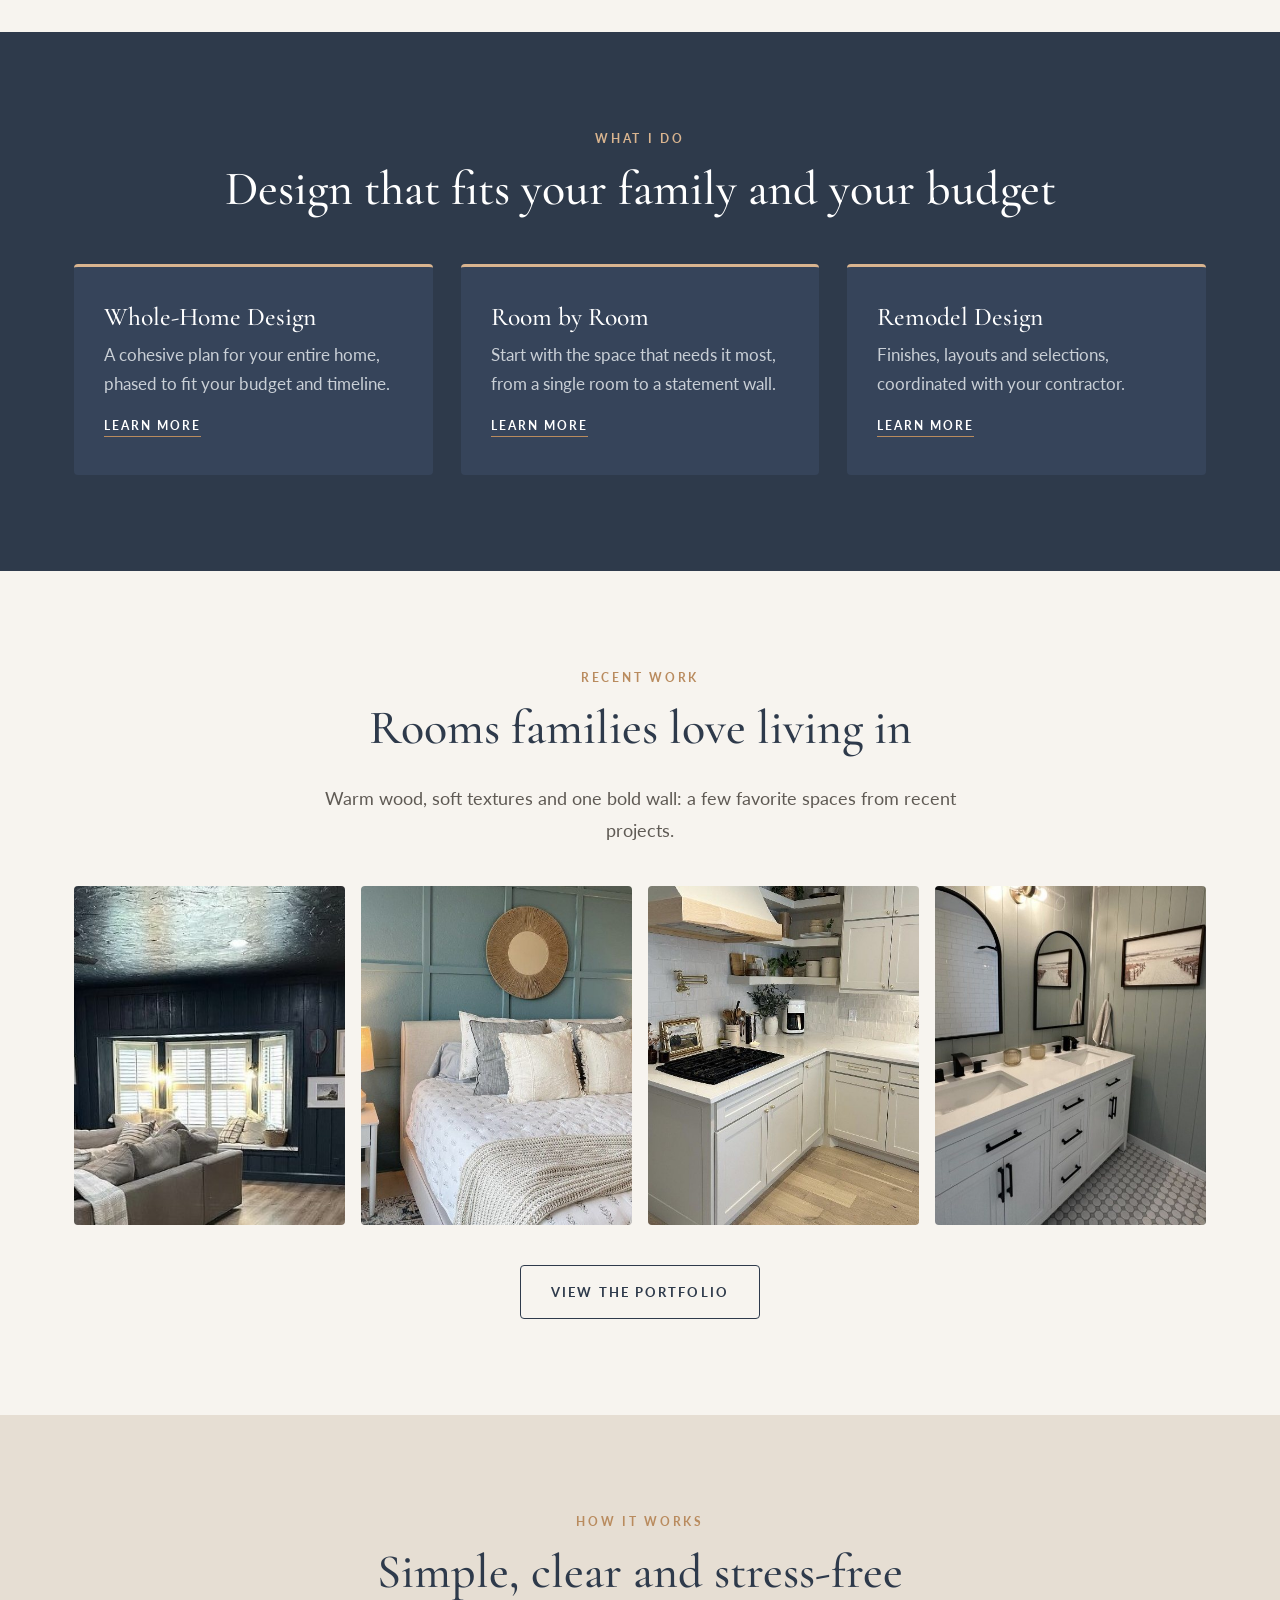
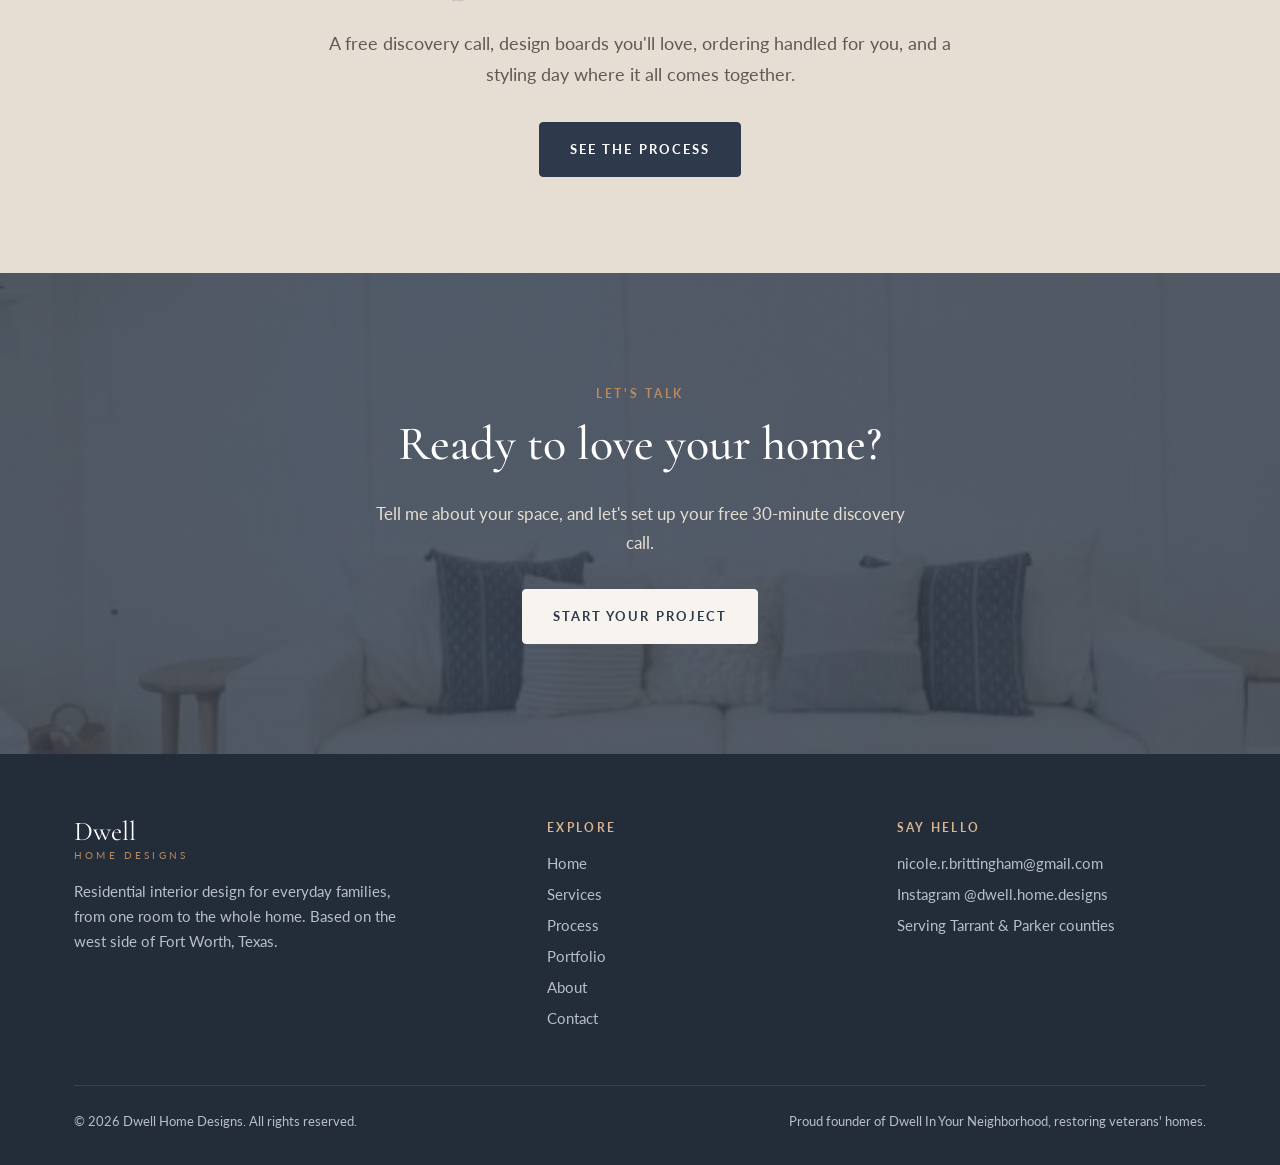
==== commit c856724b: "Add files via upload" ====
--- a/index.html
+++ b/index.html
@@ -45,7 +45,7 @@
       <span class="eyebrow">Hi, I'm Nicole</span>
       <h2>Beautiful design for real life</h2>
       <p>Since 2022, I've helped families turn tired, unfinished or overwhelming spaces into homes they love walking into. Whether it's one room, a full remodel or your whole house, I handle the details so you can enjoy the result.</p>
-      <p>Based on the west side of Fort Worth, I serve Tarrant County, Parker County and the greater Dallas&ndash;Fort Worth area, with virtual design available anywhere.</p>
+      <p>Based in Fort Worth, I serve Tarrant County, Parker County and the west side of the Dallas&ndash;Fort Worth area, with virtual design available anywhere.</p>
       <p style="margin-top:28px"><a class="btn ghost" href="about.html">My Story</a></p>
     </div>
   </div>
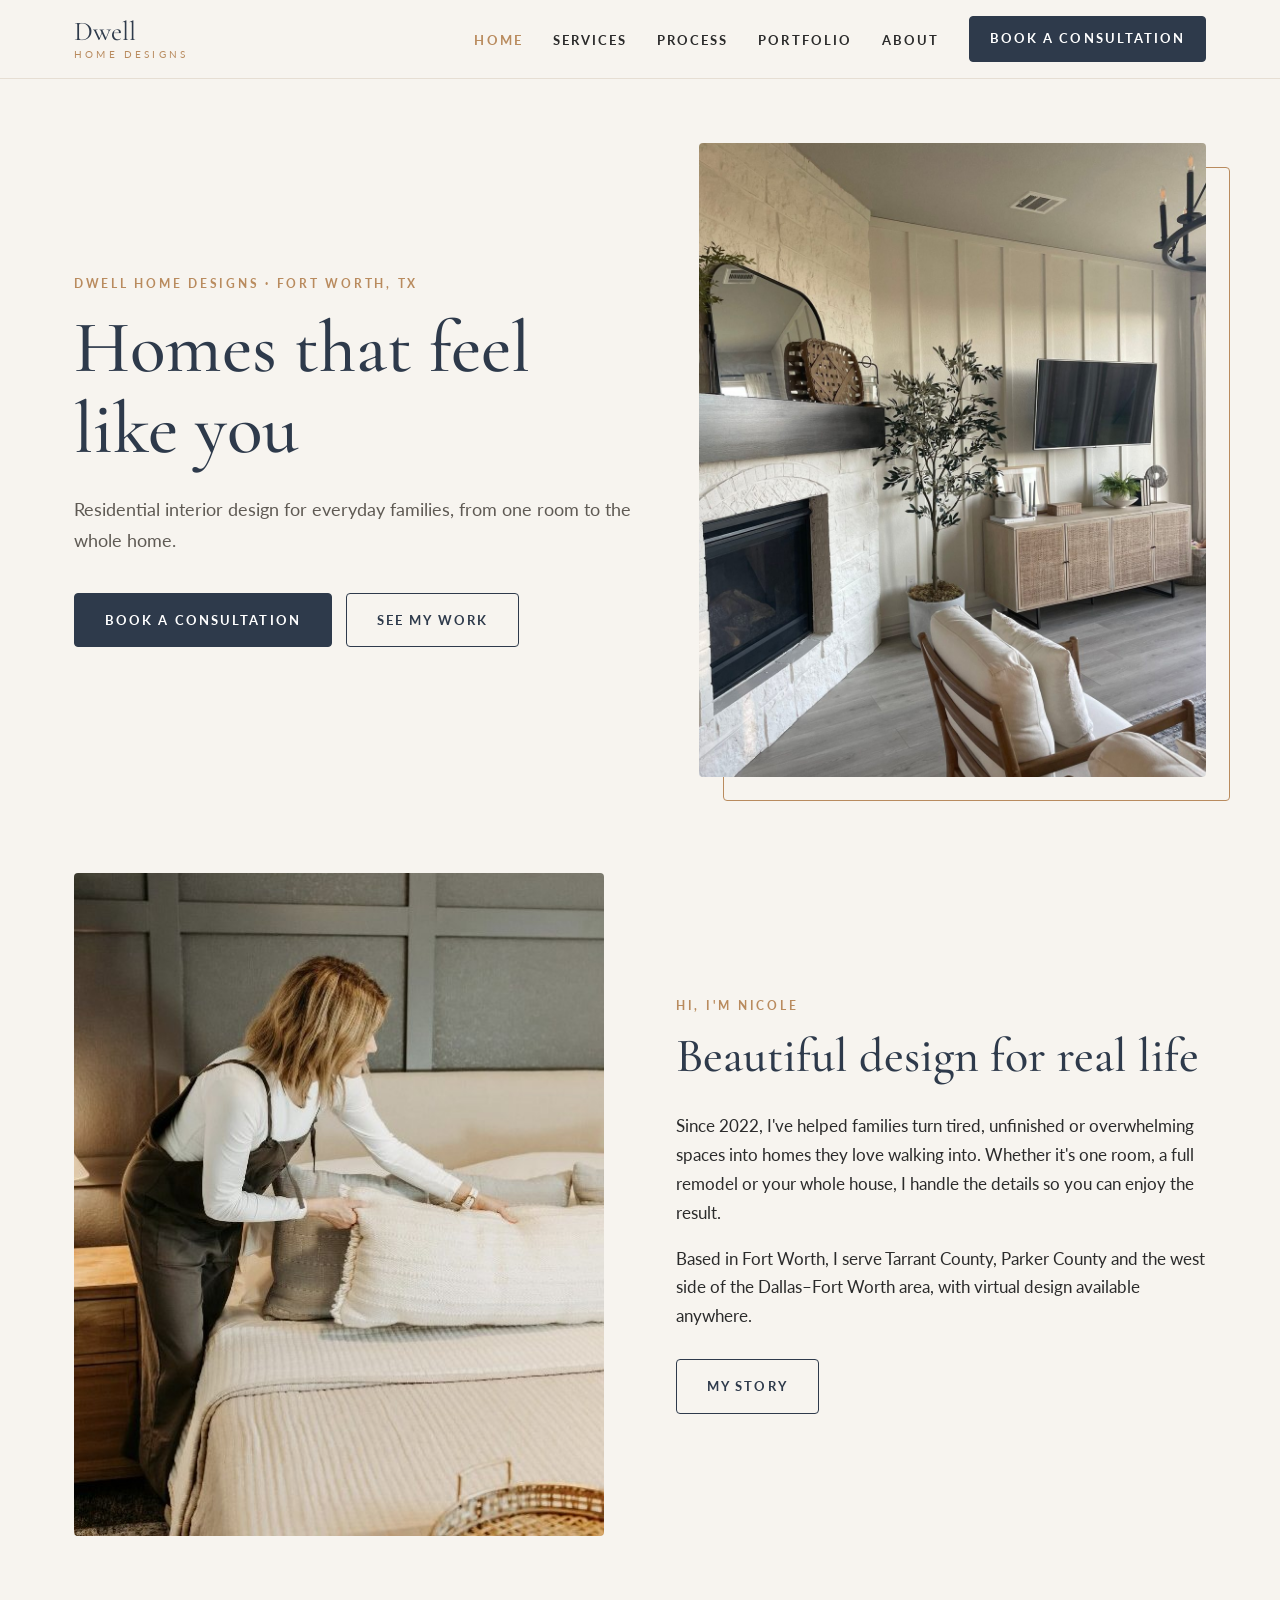
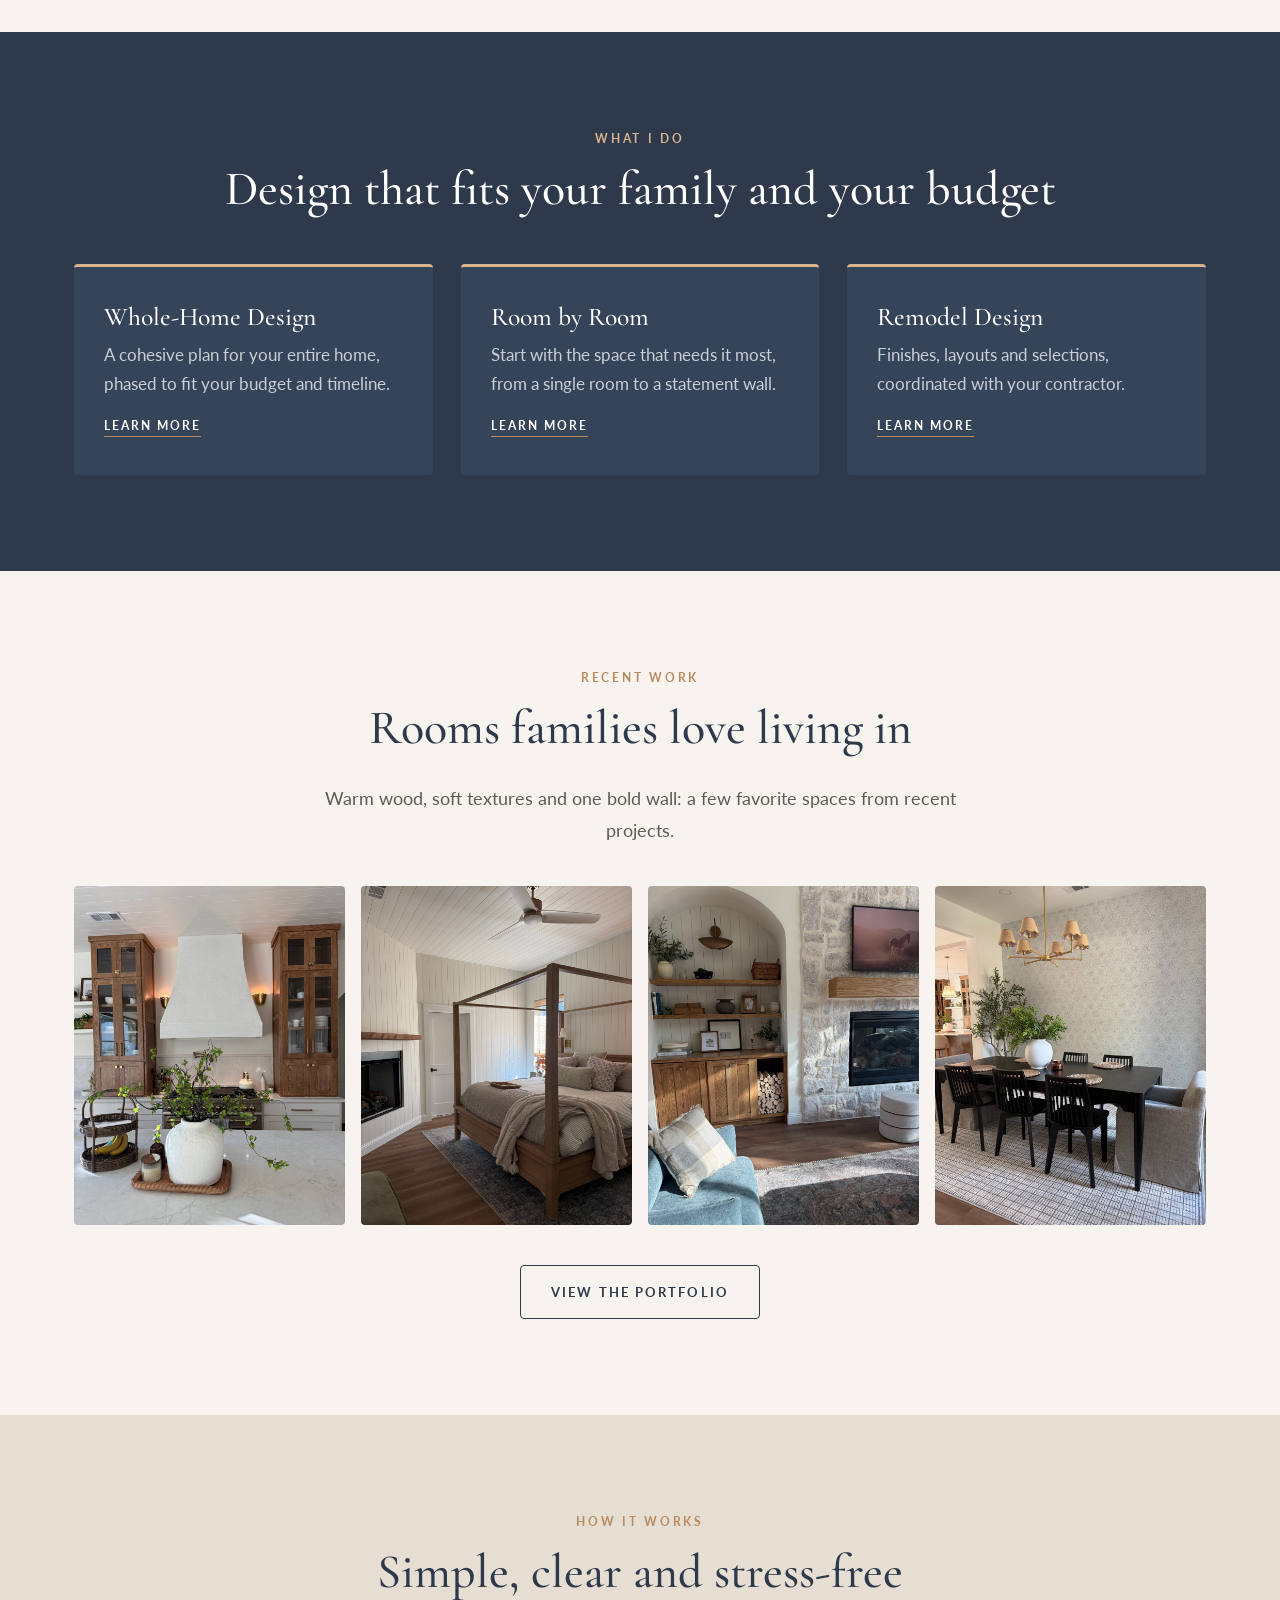
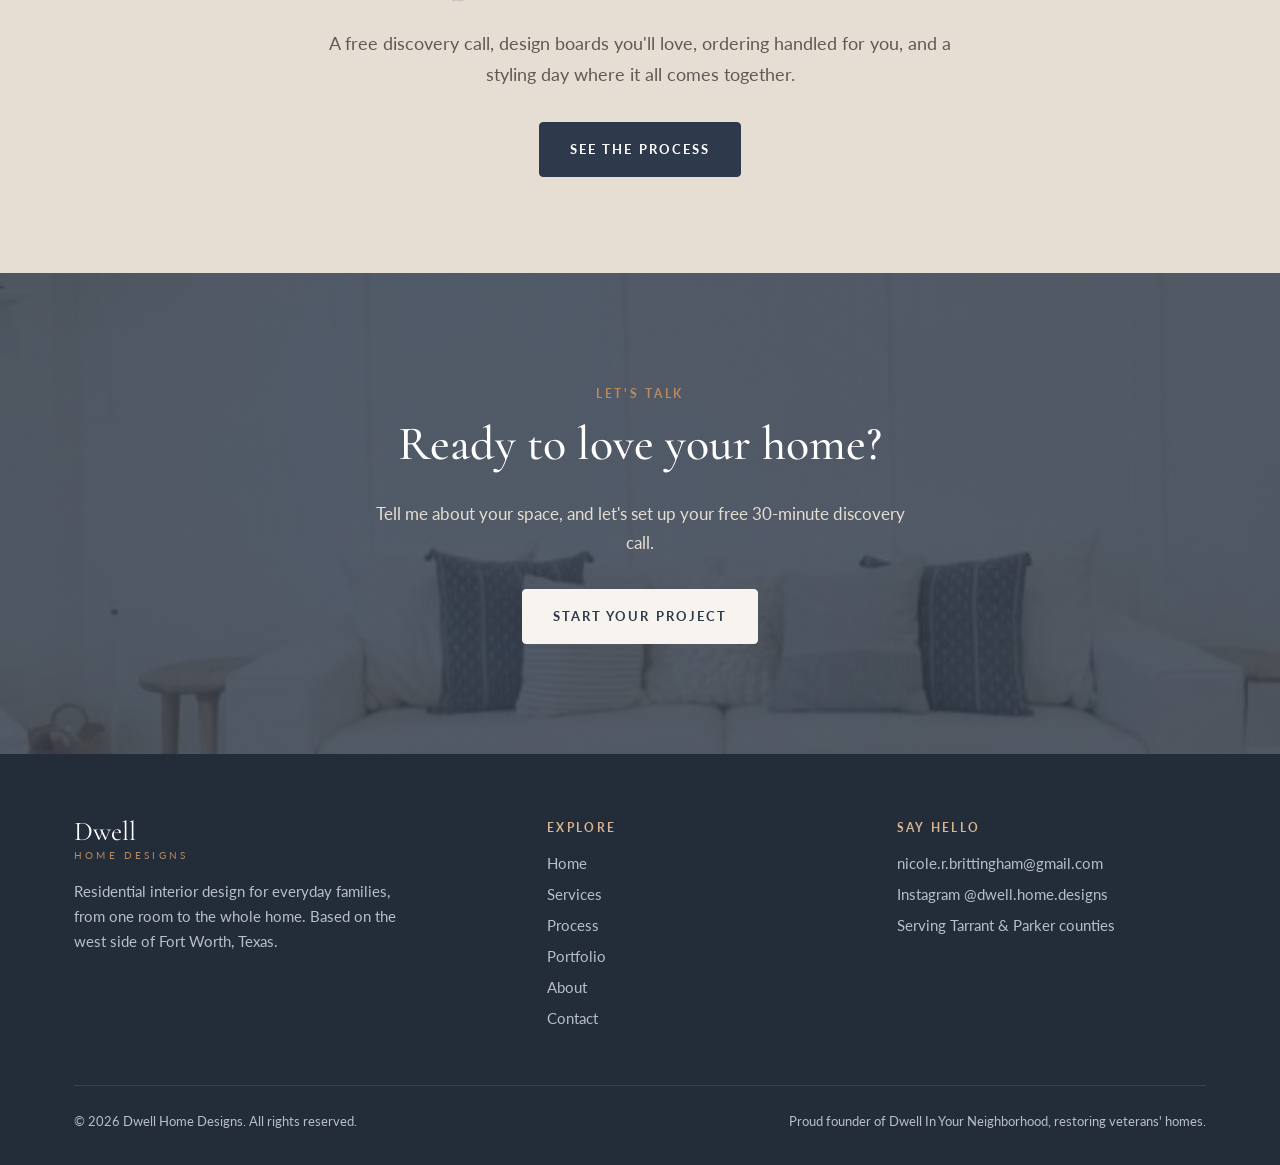
==== commit 57ebcc11: "Add files via upload" ====
--- a/index.html
+++ b/index.html
@@ -68,7 +68,7 @@
     <span class="eyebrow">Recent work</span>
     <h2>Rooms families love living in</h2>
     <p class="lead">Warm wood, soft textures and one bold wall: a few favorite spaces from recent projects.</p>
-    <div class="gallery featured"><figure data-cat="living walls"><img src="images/navy-family-room.jpg" alt="Navy shiplap family room" loading="lazy"><figcaption>Navy shiplap family room</figcaption></figure><figure data-cat="bedrooms walls"><img src="images/blue-grid-bedroom.jpg" alt="Blue grid wall bedroom" loading="lazy"><figcaption>Blue grid wall bedroom</figcaption></figure><figure data-cat="kitchens"><img src="images/white-kitchen.jpg" alt="Bright white kitchen" loading="lazy"><figcaption>Bright white kitchen</figcaption></figure><figure data-cat="kitchens walls"><img src="images/sage-bathroom.jpg" alt="Sage shiplap bathroom" loading="lazy"><figcaption>Sage shiplap bathroom</figcaption></figure></div>
+    <div class="gallery featured"><figure data-cat="kitchens"><img src="images/plaster-hood-kitchen.jpg" alt="Plaster hood and white oak kitchen" loading="lazy"><figcaption>Plaster hood and white oak kitchen</figcaption></figure><figure data-cat="bedrooms walls"><img src="images/canopy-bedroom.jpg" alt="Shiplap primary suite with canopy bed" loading="lazy"><figcaption>Shiplap primary suite with canopy bed</figcaption></figure><figure data-cat="living walls"><img src="images/arched-builtin.jpg" alt="Arched built-in and stone fireplace" loading="lazy"><figcaption>Arched built-in and stone fireplace</figcaption></figure><figure data-cat="dining walls"><img src="images/scallop-dining.jpg" alt="Wallpapered dining room" loading="lazy"><figcaption>Wallpapered dining room</figcaption></figure></div>
     <p style="margin-top:40px"><a class="btn ghost" href="portfolio.html">View the Portfolio</a></p>
   </div>
 </section>
